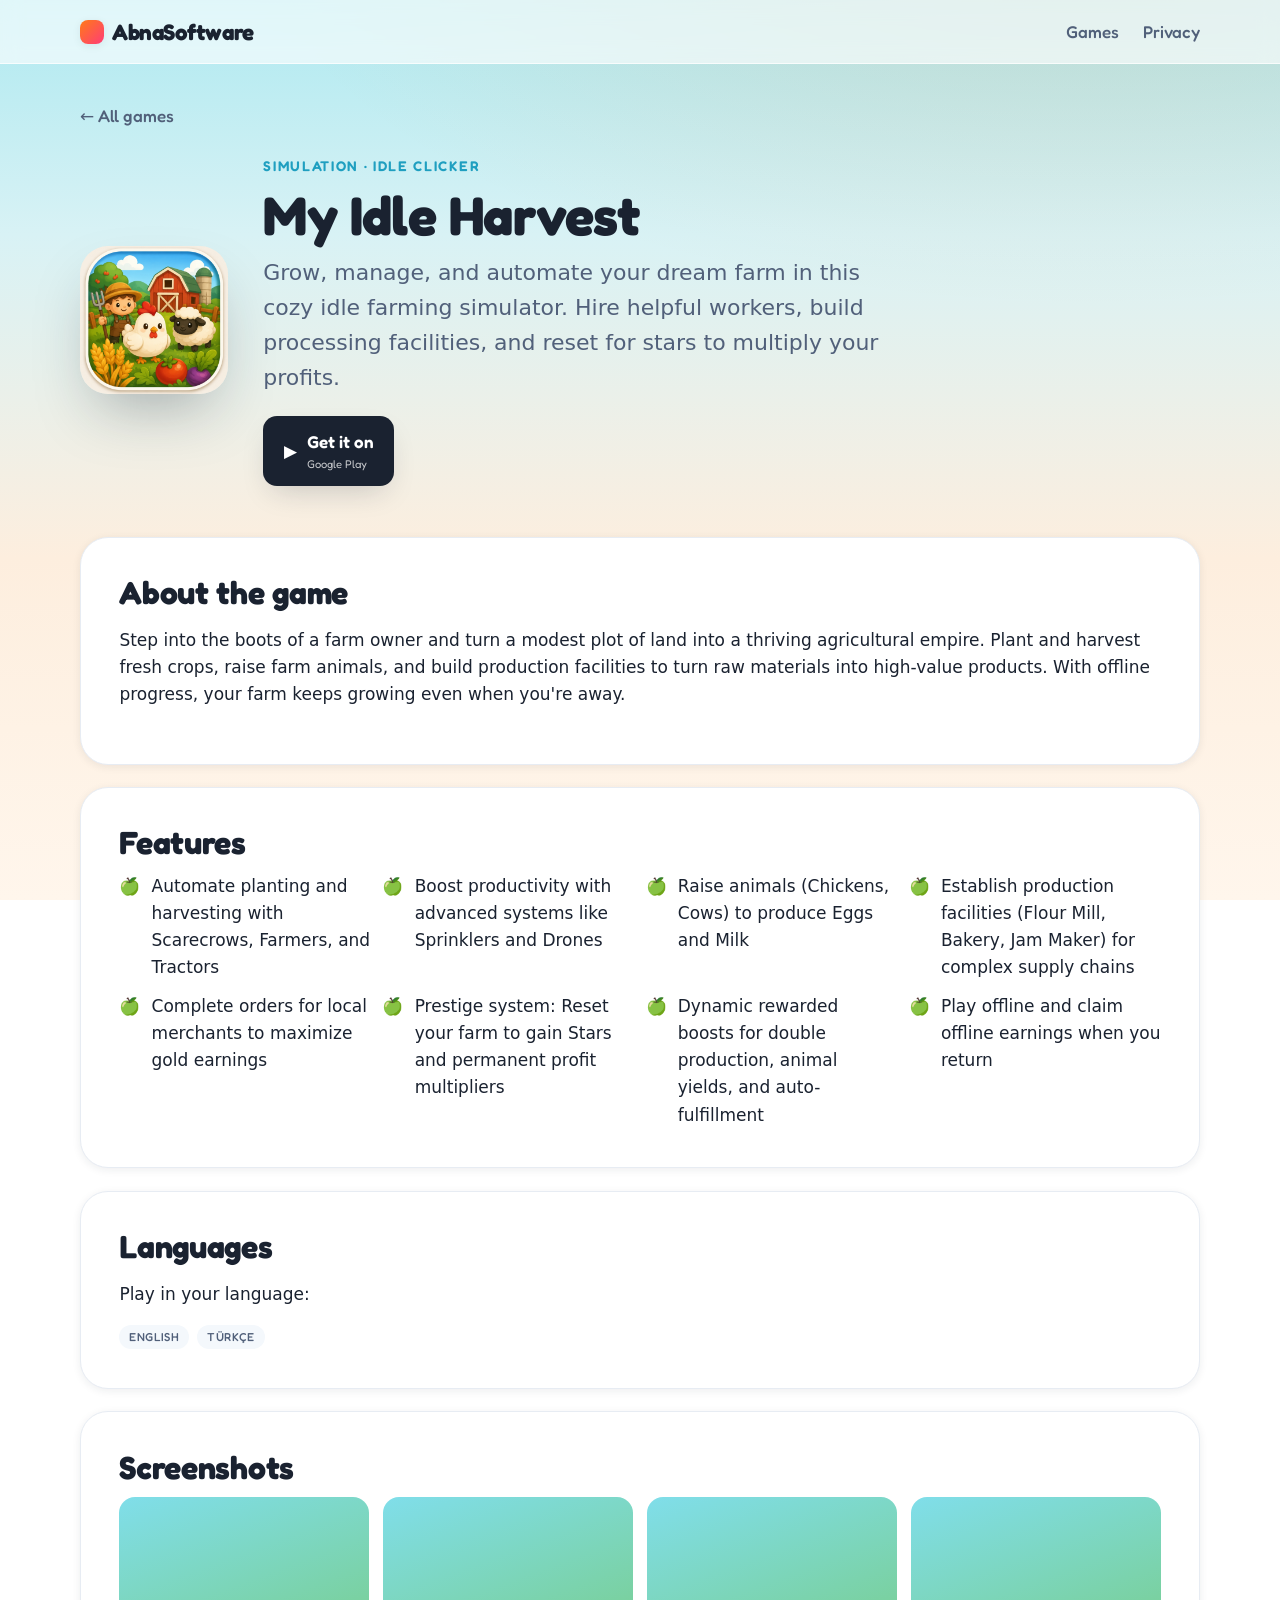
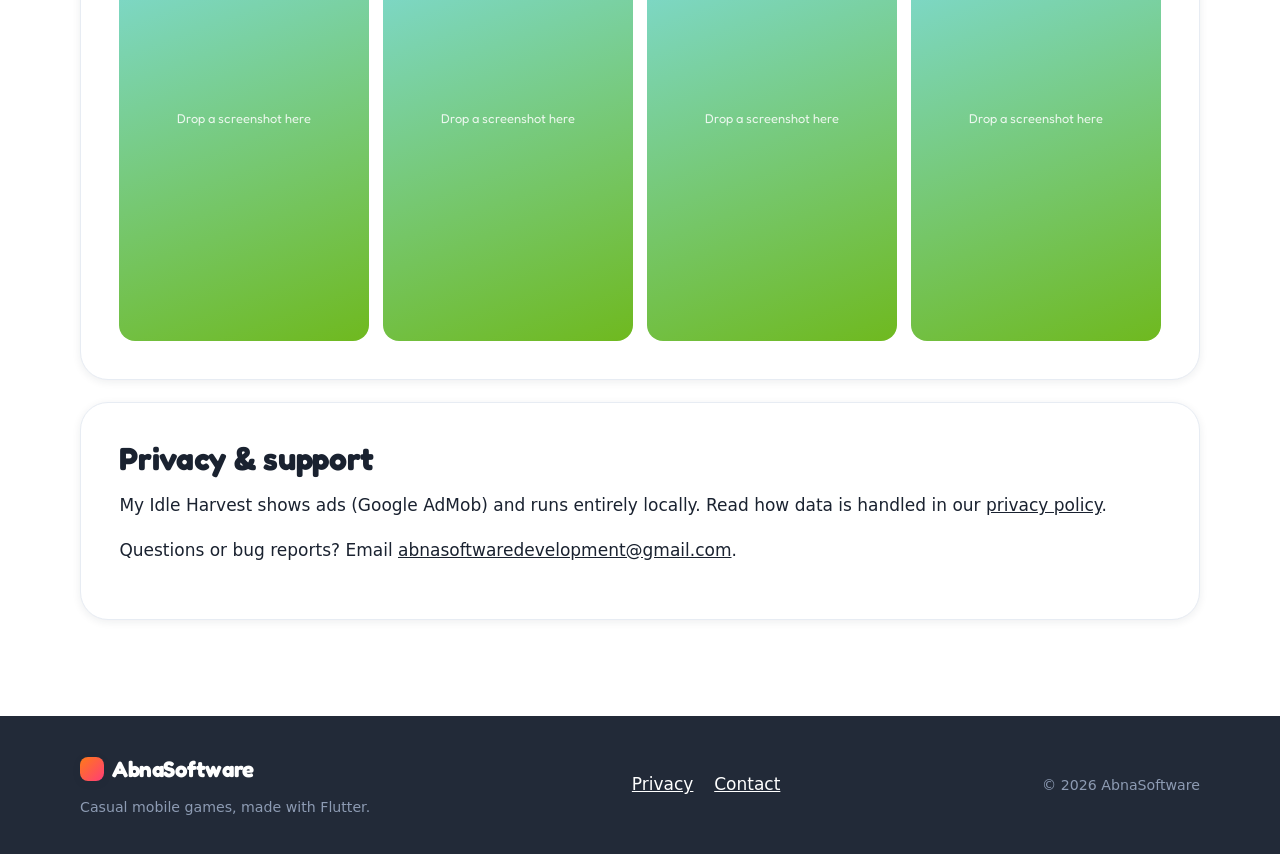
==== games/idle-harvest/index.html @ 91f1bdda "Add My Idle Harvest game page and privacy policy" ====
<!doctype html>
<html lang="en">
<head>
  <meta charset="utf-8">
  <meta name="viewport" content="width=device-width, initial-scale=1">
  <title>My Idle Harvest — AbnaSoftware</title>
  <meta name="description" content="Grow, manage, and expand your farm in My Idle Harvest — a relaxing idle farming simulator with automated workers, facilities, and prestige stars.">
  <meta name="theme-color" content="#80deea">

  <meta property="og:type" content="website">
  <meta property="og:title" content="My Idle Harvest">
  <meta property="og:description" content="A relaxing idle farming simulator — plant crops, raise animals, and automate your farm.">
  <meta property="og:image" content="../../assets/idle_harvest_icon.png">

  <link rel="icon" type="image/png" href="../../assets/idle_harvest_icon.png">
  <link rel="preconnect" href="https://fonts.googleapis.com">
  <link rel="preconnect" href="https://fonts.gstatic.com" crossorigin>
  <link href="https://fonts.googleapis.com/css2?family=Fredoka:wght@400;500;600;700&display=swap" rel="stylesheet">
  <link rel="stylesheet" href="../../styles.css">
</head>
<body>
  <header class="site-header">
    <div class="wrap">
      <a class="brand" href="../../">AbnaSoftware</a>
      <nav class="site-nav" aria-label="Main navigation">
        <a href="../../#games">Games</a>
        <a href="../../privacy.html">Privacy</a>
      </nav>
    </div>
  </header>

  <main class="wrap">
    <a class="back-link" href="../../#games">← All games</a>

    <section class="game-hero" aria-labelledby="title">
      <img class="game-hero-icon" src="../../assets/idle_harvest_icon.png" alt="My Idle Harvest app icon" width="320" height="320">
      <div>
        <p class="eyebrow">Simulation · Idle clicker</p>
        <h1 id="title">My Idle Harvest</h1>
        <p class="lede">Grow, manage, and automate your dream farm in this cozy idle farming simulator. Hire helpful workers, build processing facilities, and reset for stars to multiply your profits.</p>
        <div class="platforms">
          <a class="store-badge" href="https://play.google.com/store/apps/details?id=com.logicps.hasat_vakti" rel="noopener">
            ▶ <span>Get it on<small>Google Play</small></span>
          </a>
        </div>
      </div>
    </section>

    <section class="panel" aria-labelledby="about">
      <h2 id="about">About the game</h2>
      <p>Step into the boots of a farm owner and turn a modest plot of land into a thriving agricultural empire. Plant and harvest fresh crops, raise farm animals, and build production facilities to turn raw materials into high-value products. With offline progress, your farm keeps growing even when you're away.</p>
    </section>

    <section class="panel" aria-labelledby="features">
      <h2 id="features">Features</h2>
      <ul class="feature-list">
        <li>Automate planting and harvesting with Scarecrows, Farmers, and Tractors</li>
        <li>Boost productivity with advanced systems like Sprinklers and Drones</li>
        <li>Raise animals (Chickens, Cows) to produce Eggs and Milk</li>
        <li>Establish production facilities (Flour Mill, Bakery, Jam Maker) for complex supply chains</li>
        <li>Complete orders for local merchants to maximize gold earnings</li>
        <li>Prestige system: Reset your farm to gain Stars and permanent profit multipliers</li>
        <li>Dynamic rewarded boosts for double production, animal yields, and auto-fulfillment</li>
        <li>Play offline and claim offline earnings when you return</li>
      </ul>
    </section>

    <section class="panel" aria-labelledby="langs">
      <h2 id="langs">Languages</h2>
      <p class="muted">Play in your language:</p>
      <div class="lang-list">
        <span class="tag">English</span>
        <span class="tag">Türkçe</span>
      </div>
    </section>

    <section class="panel" aria-labelledby="shots">
      <h2 id="shots">Screenshots</h2>
      <div class="shots">
        <div class="shot-ph">Drop a screenshot here</div>
        <div class="shot-ph">Drop a screenshot here</div>
        <div class="shot-ph">Drop a screenshot here</div>
        <div class="shot-ph">Drop a screenshot here</div>
      </div>
    </section>

    <section class="panel" aria-labelledby="priv">
      <h2 id="priv">Privacy &amp; support</h2>
      <p>My Idle Harvest shows ads (Google AdMob) and runs entirely locally. Read how data is handled in our <a href="privacy.html">privacy policy</a>.</p>
      <p class="muted">Questions or bug reports? Email <a href="mailto:abnasoftwaredevelopment@gmail.com">abnasoftwaredevelopment@gmail.com</a>.</p>
    </section>
  </main>

  <footer class="site-footer">
    <div class="wrap">
      <div>
        <a class="brand" href="../../" style="color:#fff">AbnaSoftware</a>
        <small style="display:block;margin-top:.4rem">Casual mobile games, made with Flutter.</small>
      </div>
      <nav class="footer-links" aria-label="Footer">
        <a href="../../privacy.html">Privacy</a>
        <a href="mailto:abnasoftwaredevelopment@gmail.com">Contact</a>
      </nav>
      <small>© <span id="year">2026</span> AbnaSoftware</small>
    </div>
  </footer>

  <script>document.getElementById("year").textContent = new Date().getFullYear();</script>
</body>
</html>
---- styles.css ----
/* ==========================================================================
   logicps — games hub
   Visual direction: "arcade sunset" — bright, playful, depth via layered cards.
   ========================================================================== */

:root {
  /* palette */
  --sky: #80deea;          /* matches app adaptive-icon background */
  --sky-deep: #1f9fc0;
  --orange: #ff7a18;
  --orange-deep: #ff5e3a;
  --lime: #6fb91f;
  --berry: #ff3d77;

  --ink: #1a2230;
  --ink-soft: #51607a;
  --line: #e7ecf3;
  --surface: #ffffff;
  --surface-tint: #f4f8fc;

  /* type */
  --font-display: "Fredoka", system-ui, sans-serif;
  --font-body: system-ui, -apple-system, "Segoe UI", Roboto, sans-serif;
  --text-sm: 0.875rem;
  --text-base: clamp(1rem, 0.96rem + 0.2vw, 1.0625rem);
  --text-lg: clamp(1.125rem, 1rem + 0.6vw, 1.375rem);
  --text-h2: clamp(1.7rem, 1.2rem + 2vw, 2.6rem);
  --text-hero: clamp(2.4rem, 1.2rem + 5vw, 4.6rem);

  /* spacing & shape */
  --space-section: clamp(3rem, 2rem + 5vw, 6.5rem);
  --radius: 18px;
  --radius-lg: 28px;
  --shadow-sm: 0 2px 8px rgba(26, 34, 48, 0.08);
  --shadow-md: 0 12px 30px -10px rgba(26, 34, 48, 0.22);
  --shadow-lg: 0 28px 60px -18px rgba(26, 34, 48, 0.34);

  /* motion */
  --dur: 220ms;
  --ease: cubic-bezier(0.16, 1, 0.3, 1);

  --maxw: 1120px;
}

*, *::before, *::after { box-sizing: border-box; }

html { scroll-behavior: smooth; }

body {
  margin: 0;
  min-height: 100vh;
  font-family: var(--font-body);
  font-size: var(--text-base);
  line-height: 1.6;
  color: var(--ink);
  background:
    radial-gradient(120% 80% at 85% -10%, rgba(255, 122, 24, 0.16), transparent 55%),
    linear-gradient(180deg, #aee9f0 0%, #d8f2f5 26%, #fdeede 62%, #fff6ec 100%);
  background-attachment: fixed;
  -webkit-font-smoothing: antialiased;
}

img { max-width: 100%; display: block; height: auto; }
a { color: inherit; }

h1, h2, h3 {
  font-family: var(--font-display);
  line-height: 1.05;
  margin: 0;
  letter-spacing: -0.01em;
}

.wrap { width: min(100% - 2.5rem, var(--maxw)); margin-inline: auto; }

/* ---- buttons ------------------------------------------------------------ */
.btn {
  --btn-bg: var(--surface);
  --btn-fg: var(--ink);
  display: inline-flex;
  align-items: center;
  gap: 0.5rem;
  font-family: var(--font-display);
  font-weight: 600;
  font-size: var(--text-base);
  text-decoration: none;
  padding: 0.8rem 1.4rem;
  border-radius: 999px;
  border: 2px solid transparent;
  background: var(--btn-bg);
  color: var(--btn-fg);
  cursor: pointer;
  transition: transform var(--dur) var(--ease), box-shadow var(--dur) var(--ease), background var(--dur) var(--ease);
  will-change: transform;
}
.btn:hover { transform: translateY(-2px); }
.btn-primary {
  --btn-bg: linear-gradient(135deg, var(--orange) 0%, var(--orange-deep) 100%);
  --btn-fg: #2a1402;
  box-shadow: var(--shadow-md);
}
.btn-primary:hover { box-shadow: var(--shadow-lg); }
.btn-ghost { --btn-bg: transparent; border-color: rgba(26, 34, 48, 0.22); }
.btn-ghost:hover { background: rgba(255, 255, 255, 0.55); }

/* ---- header ------------------------------------------------------------- */
.site-header {
  position: sticky;
  top: 0;
  z-index: 20;
  backdrop-filter: blur(10px);
  background: rgba(255, 255, 255, 0.62);
  border-bottom: 1px solid rgba(255, 255, 255, 0.7);
}
.site-header .wrap {
  display: flex;
  align-items: center;
  justify-content: space-between;
  padding-block: 0.85rem;
}
.brand {
  font-family: var(--font-display);
  font-weight: 700;
  font-size: 1.4rem;
  text-decoration: none;
  letter-spacing: -0.02em;
  display: inline-flex;
  align-items: center;
  gap: 0.5rem;
}
.brand::before {
  content: "";
  width: 1.5rem; height: 1.5rem;
  border-radius: 8px;
  background: linear-gradient(135deg, var(--orange), var(--berry));
  box-shadow: var(--shadow-sm);
}
.site-nav { display: flex; gap: 1.5rem; align-items: center; }
.site-nav a {
  font-family: var(--font-display);
  font-weight: 500;
  text-decoration: none;
  color: var(--ink-soft);
  transition: color var(--dur) var(--ease);
}
.site-nav a:hover { color: var(--ink); }

/* ---- hero --------------------------------------------------------------- */
.hero {
  display: grid;
  grid-template-columns: 1.1fr 0.9fr;
  gap: clamp(1.5rem, 4vw, 3.5rem);
  align-items: center;
  padding-block: clamp(2.5rem, 5vw, 5rem) clamp(2rem, 4vw, 4rem);
}
.eyebrow {
  font-family: var(--font-display);
  font-weight: 600;
  text-transform: uppercase;
  letter-spacing: 0.12em;
  font-size: var(--text-sm);
  color: var(--sky-deep);
  margin: 0 0 0.6rem;
}
.hero h1 { font-size: var(--text-hero); font-weight: 700; }
.hero h1 span {
  background: linear-gradient(120deg, var(--orange), var(--berry));
  -webkit-background-clip: text;
  background-clip: text;
  color: transparent;
}
.lede { font-size: var(--text-lg); color: var(--ink-soft); max-width: 46ch; margin: 1.1rem 0 1.8rem; }
.hero-cta { display: flex; gap: 0.8rem; flex-wrap: wrap; }
.hero-art {
  position: relative;
  filter: drop-shadow(0 26px 32px rgba(26, 34, 48, 0.28));
  animation: float 6s var(--ease) infinite;
}
@keyframes float {
  0%, 100% { transform: translateY(0); }
  50% { transform: translateY(-14px); }
}

/* ---- sections ----------------------------------------------------------- */
.section { padding-block: var(--space-section); }
.section-head { margin-bottom: clamp(1.5rem, 3vw, 2.5rem); }
.section-head h2 { font-size: var(--text-h2); font-weight: 700; }
.section-head p { color: var(--ink-soft); margin: 0.4rem 0 0; font-size: var(--text-lg); }

/* ---- games grid --------------------------------------------------------- */
.games-grid {
  list-style: none;
  margin: 0; padding: 0;
  display: grid;
  grid-template-columns: repeat(auto-fill, minmax(280px, 1fr));
  gap: clamp(1rem, 2vw, 1.6rem);
}
.game-card { display: flex; }
.game-card-link {
  display: flex;
  gap: 1.1rem;
  width: 100%;
  padding: 1.1rem;
  text-decoration: none;
  color: inherit;
  background: var(--surface);
  border: 1px solid var(--line);
  border-radius: var(--radius-lg);
  box-shadow: var(--shadow-sm);
  transition: transform var(--dur) var(--ease), box-shadow var(--dur) var(--ease);
  will-change: transform;
}
a.game-card-link:hover { transform: translateY(-6px) rotate(-0.6deg); box-shadow: var(--shadow-lg); }
.game-thumb {
  flex: 0 0 auto;
  width: 92px; height: 92px;
  border-radius: 20px;
  overflow: hidden;
  box-shadow: var(--shadow-sm);
  background: var(--sky);
}
.game-thumb img { width: 100%; height: 100%; object-fit: cover; }
.game-thumb--soon {
  display: grid; place-items: center;
  font-size: 2rem; color: #fff;
  background: linear-gradient(135deg, var(--sky-deep), var(--lime));
}
.game-body { display: flex; flex-direction: column; gap: 0.35rem; }
.game-tags { display: flex; gap: 0.4rem; flex-wrap: wrap; }
.tag {
  font-family: var(--font-display);
  font-weight: 500;
  font-size: 0.72rem;
  text-transform: uppercase;
  letter-spacing: 0.06em;
  padding: 0.2rem 0.6rem;
  border-radius: 999px;
  background: var(--surface-tint);
  color: var(--ink-soft);
}
.tag-orange { background: rgba(255, 122, 24, 0.14); color: #b14a00; }
.tag-sky { background: rgba(31, 159, 192, 0.16); color: var(--sky-deep); }
.tag-berry { background: rgba(255, 61, 119, 0.14); color: #c01250; }
.tag-lime { background: rgba(111, 185, 31, 0.14); color: #4b8010; }
.game-title { font-family: var(--font-display); font-weight: 600; font-size: 1.2rem; }
.game-tagline { color: var(--ink-soft); font-size: var(--text-sm); }
.game-cta { margin-top: auto; font-family: var(--font-display); font-weight: 600; color: var(--orange-deep); }
.game-card--soon .game-card-link { background: var(--surface-tint); border-style: dashed; box-shadow: none; }

/* ---- game detail -------------------------------------------------------- */
.back-link {
  display: inline-flex; align-items: center; gap: 0.4rem;
  font-family: var(--font-display); font-weight: 500;
  color: var(--ink-soft); text-decoration: none;
  margin-block: clamp(1.5rem, 3vw, 2.5rem) 0;
}
.back-link:hover { color: var(--ink); }
.game-hero {
  display: grid;
  grid-template-columns: auto 1fr;
  gap: clamp(1.2rem, 3vw, 2.2rem);
  align-items: center;
  padding-block: 1.5rem clamp(2rem, 4vw, 3.5rem);
}
.game-hero-icon {
  width: clamp(96px, 18vw, 148px); height: clamp(96px, 18vw, 148px);
  border-radius: 28px;
  box-shadow: var(--shadow-lg);
}
.game-hero h1 { font-size: clamp(2rem, 1.2rem + 3.5vw, 3.4rem); font-weight: 700; }
.game-hero .lede { margin: 0.7rem 0 1.3rem; }
.platforms { display: flex; gap: 0.7rem; flex-wrap: wrap; }
.store-badge {
  display: inline-flex; align-items: center; gap: 0.6rem;
  background: var(--ink); color: #fff;
  text-decoration: none;
  font-family: var(--font-display); font-weight: 600;
  padding: 0.75rem 1.3rem; border-radius: 14px;
  box-shadow: var(--shadow-md);
  transition: transform var(--dur) var(--ease);
}
.store-badge:hover { transform: translateY(-2px); }
.store-badge small { display: block; font-weight: 400; font-size: 0.7rem; opacity: 0.75; }

.panel {
  background: var(--surface);
  border: 1px solid var(--line);
  border-radius: var(--radius-lg);
  padding: clamp(1.4rem, 3vw, 2.4rem);
  box-shadow: var(--shadow-sm);
  margin-bottom: 1.4rem;
}
.panel h2 { font-size: clamp(1.4rem, 1rem + 1.5vw, 2rem); margin-bottom: 0.8rem; }
.feature-list { list-style: none; margin: 0; padding: 0; display: grid; gap: 0.7rem; grid-template-columns: repeat(auto-fit, minmax(240px, 1fr)); }
.feature-list li { display: flex; gap: 0.7rem; align-items: flex-start; }
.feature-list li::before { content: "🍏"; flex: 0 0 auto; }
.lang-list { display: flex; gap: 0.5rem; flex-wrap: wrap; margin-top: 0.5rem; }
.shots { display: grid; gap: 0.9rem; grid-template-columns: repeat(auto-fit, minmax(150px, 1fr)); }
.shot-ph {
  aspect-ratio: 9 / 16;
  border-radius: 16px;
  background: linear-gradient(160deg, var(--sky), var(--lime));
  display: grid; place-items: center;
  color: rgba(255, 255, 255, 0.85);
  font-family: var(--font-display); font-size: 0.8rem; text-align: center; padding: 0.5rem;
}

/* ---- legal / prose ------------------------------------------------------ */
.legal { padding-block: clamp(2rem, 4vw, 3.5rem) var(--space-section); }
.legal article {
  background: var(--surface);
  border: 1px solid var(--line);
  border-radius: var(--radius-lg);
  padding: clamp(1.6rem, 4vw, 3.2rem);
  box-shadow: var(--shadow-sm);
  max-width: 75ch;
}
.legal h1 { font-size: var(--text-h2); font-weight: 700; }
.legal h2 { font-size: clamp(1.2rem, 1rem + 0.8vw, 1.5rem); font-weight: 600; margin-top: 2rem; }
.legal h3 { font-size: 1.1rem; font-weight: 600; margin-top: 1.2rem; }
.legal p, .legal li { color: var(--ink); }
.legal .muted { color: var(--ink-soft); }
.legal ul { padding-left: 1.2rem; }
.legal li { margin: 0.3rem 0; }
.legal a { color: var(--sky-deep); text-decoration: underline; text-underline-offset: 2px; }
.legal time { font-weight: 600; }

/* ---- footer ------------------------------------------------------------- */
.site-footer {
  margin-top: var(--space-section);
  background: rgba(26, 34, 48, 0.96);
  color: #cfd8e6;
}
.site-footer .wrap {
  display: flex; flex-wrap: wrap; gap: 1.5rem;
  justify-content: space-between; align-items: center;
  padding-block: 2.2rem;
}
.site-footer a { color: #fff; }
.footer-links { display: flex; gap: 1.3rem; flex-wrap: wrap; }
.site-footer small { color: #8d9bb3; }

/* ---- focus + motion ----------------------------------------------------- */
:focus-visible { outline: 3px solid var(--orange); outline-offset: 3px; border-radius: 6px; }

@media (max-width: 760px) {
  .hero { grid-template-columns: 1fr; text-align: center; }
  .hero-cta { justify-content: center; }
  .hero-art { order: -1; max-width: 380px; margin-inline: auto; }
  .game-hero { grid-template-columns: 1fr; text-align: center; justify-items: center; }
  .platforms { justify-content: center; }
}

@media (prefers-reduced-motion: reduce) {
  *, *::before, *::after { animation: none !important; transition: none !important; scroll-behavior: auto; }
  .btn:hover, a.game-card-link:hover, .store-badge:hover { transform: none; }
}
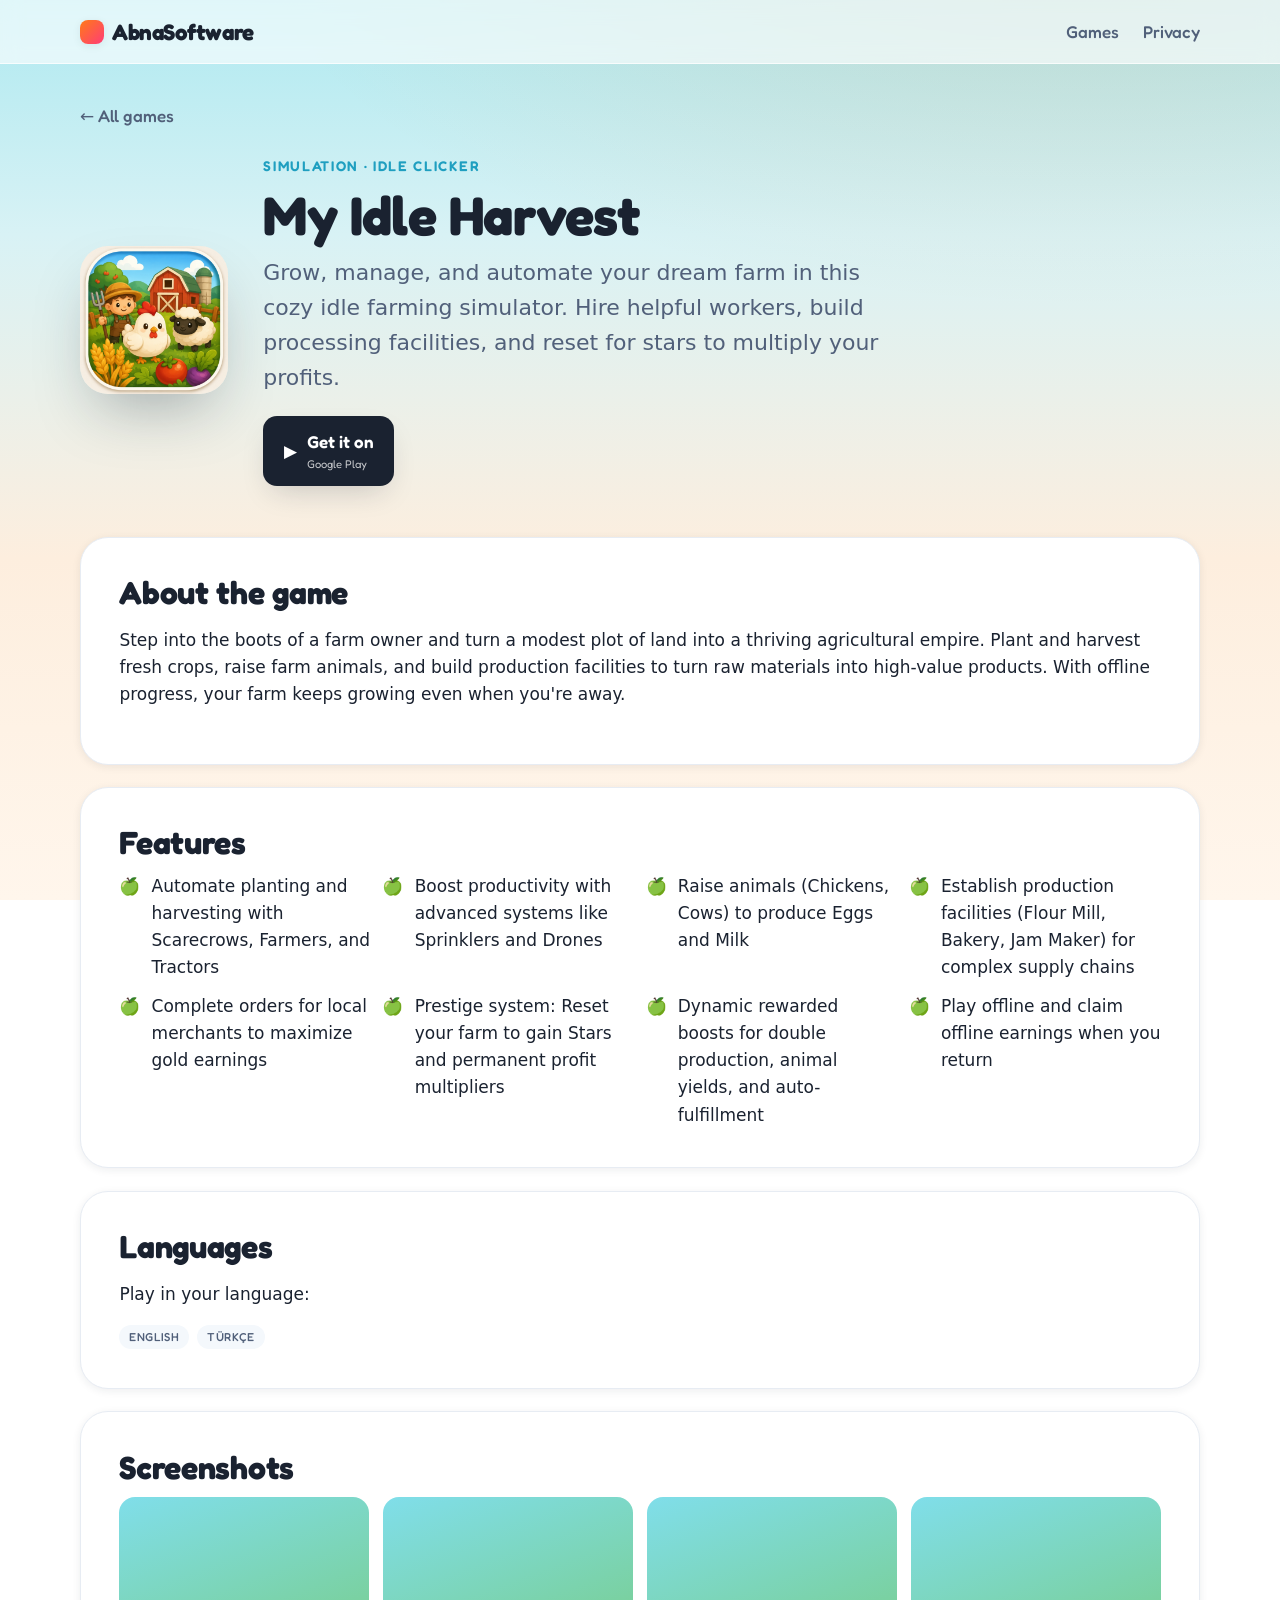
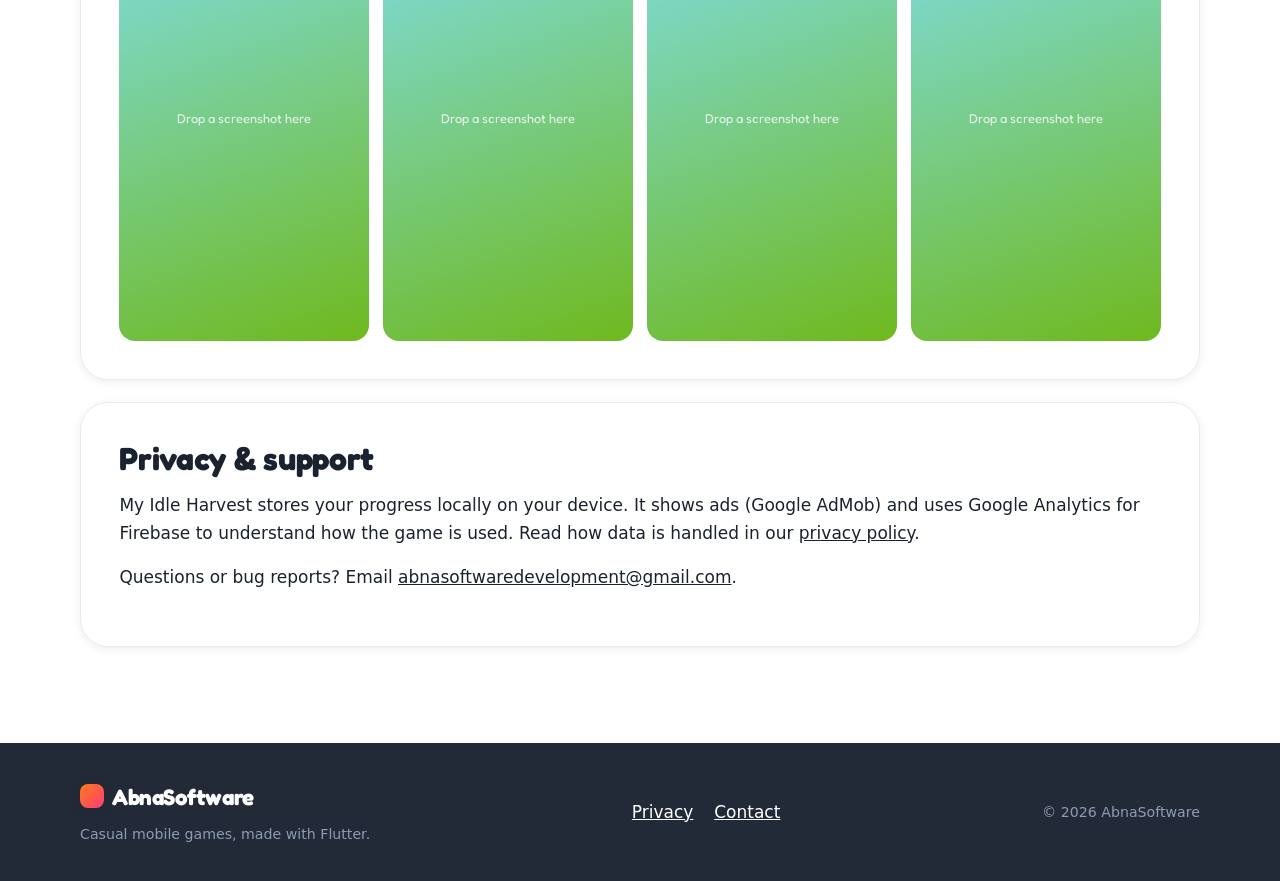
==== commit 06590562: "docs: disclose Firebase Analytics in privacy policy; fix Idle Harvest store link - Add "Google Analy" ====
--- a/games/idle-harvest/index.html
+++ b/games/idle-harvest/index.html
@@ -39,7 +39,7 @@
         <h1 id="title">My Idle Harvest</h1>
         <p class="lede">Grow, manage, and automate your dream farm in this cozy idle farming simulator. Hire helpful workers, build processing facilities, and reset for stars to multiply your profits.</p>
         <div class="platforms">
-          <a class="store-badge" href="https://play.google.com/store/apps/details?id=com.logicps.hasat_vakti" rel="noopener">
+          <a class="store-badge" href="https://play.google.com/store/apps/details?id=com.abnasoftware.my_idle_harvest" rel="noopener">
             ▶ <span>Get it on<small>Google Play</small></span>
           </a>
         </div>
@@ -86,7 +86,7 @@
 
     <section class="panel" aria-labelledby="priv">
       <h2 id="priv">Privacy &amp; support</h2>
-      <p>My Idle Harvest shows ads (Google AdMob) and runs entirely locally. Read how data is handled in our <a href="privacy.html">privacy policy</a>.</p>
+      <p>My Idle Harvest stores your progress locally on your device. It shows ads (Google AdMob) and uses Google Analytics for Firebase to understand how the game is used. Read how data is handled in our <a href="privacy.html">privacy policy</a>.</p>
       <p class="muted">Questions or bug reports? Email <a href="mailto:abnasoftwaredevelopment@gmail.com">abnasoftwaredevelopment@gmail.com</a>.</p>
     </section>
   </main>
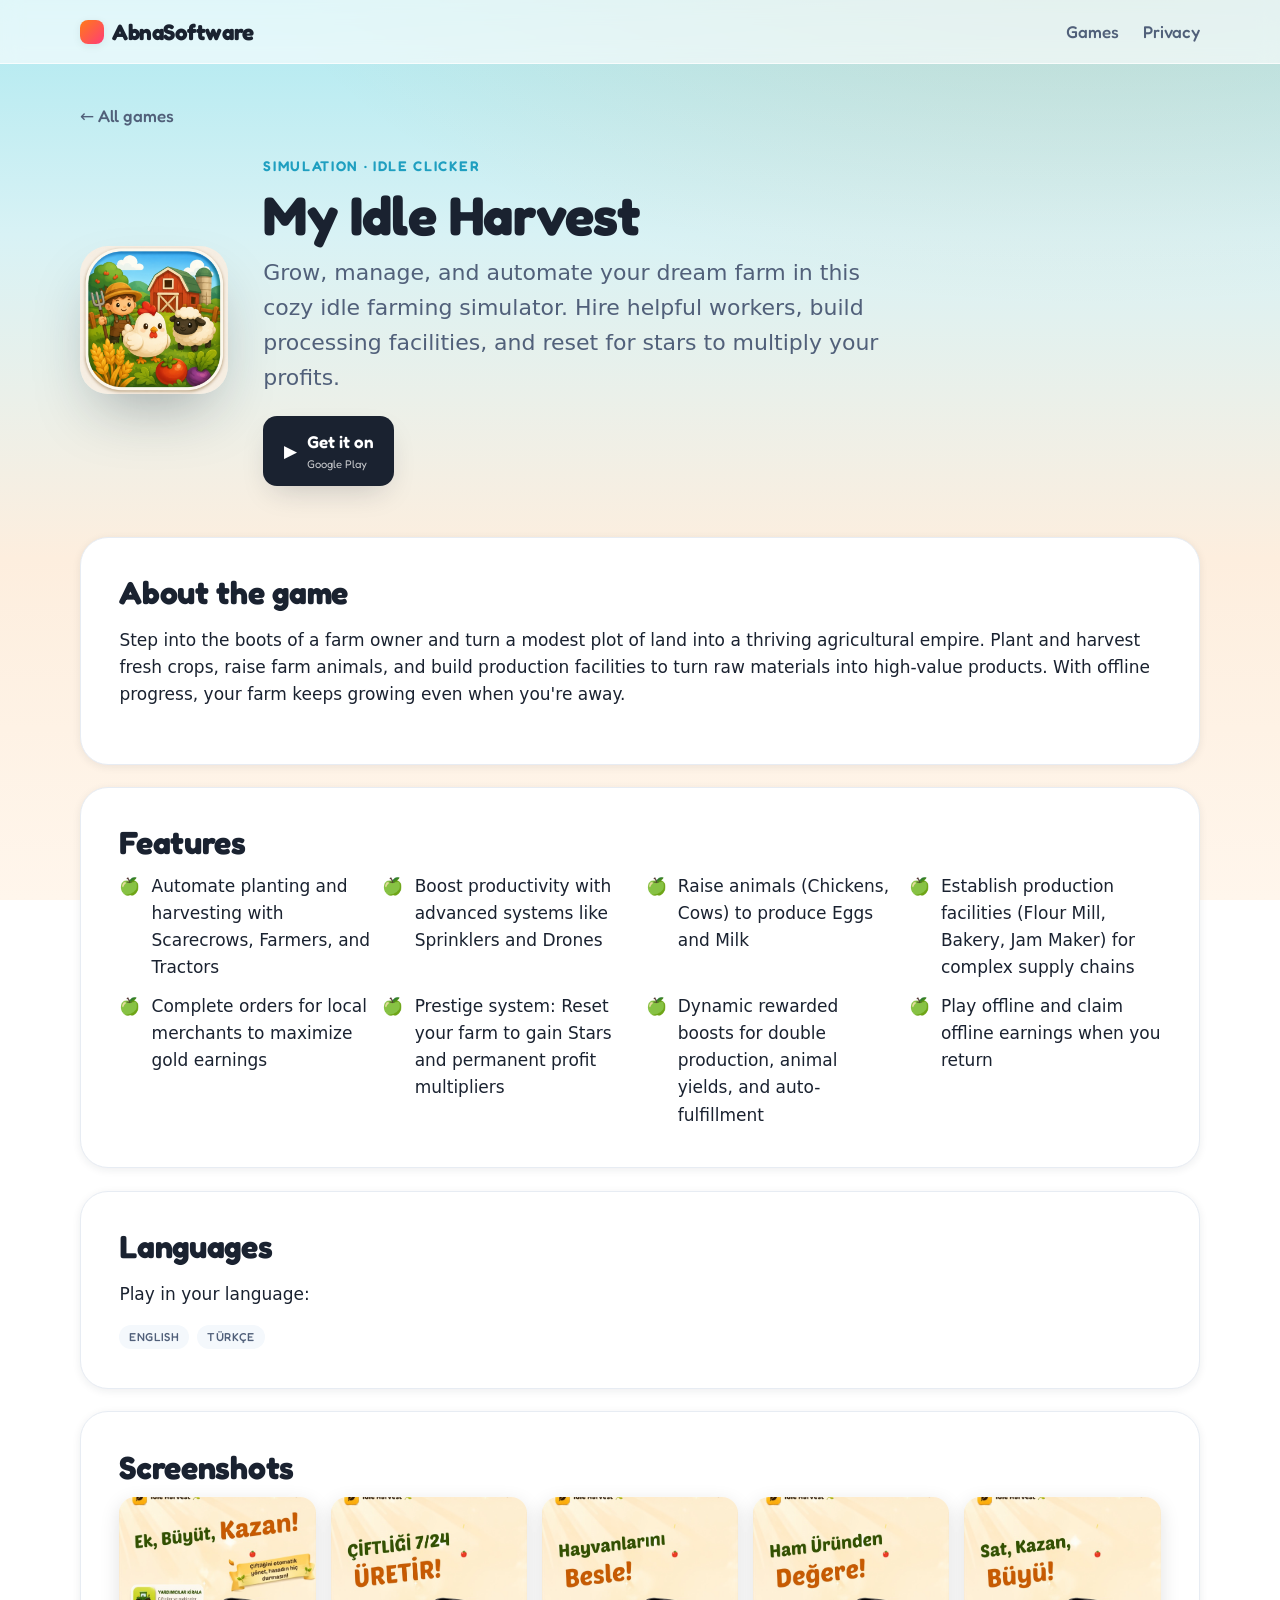
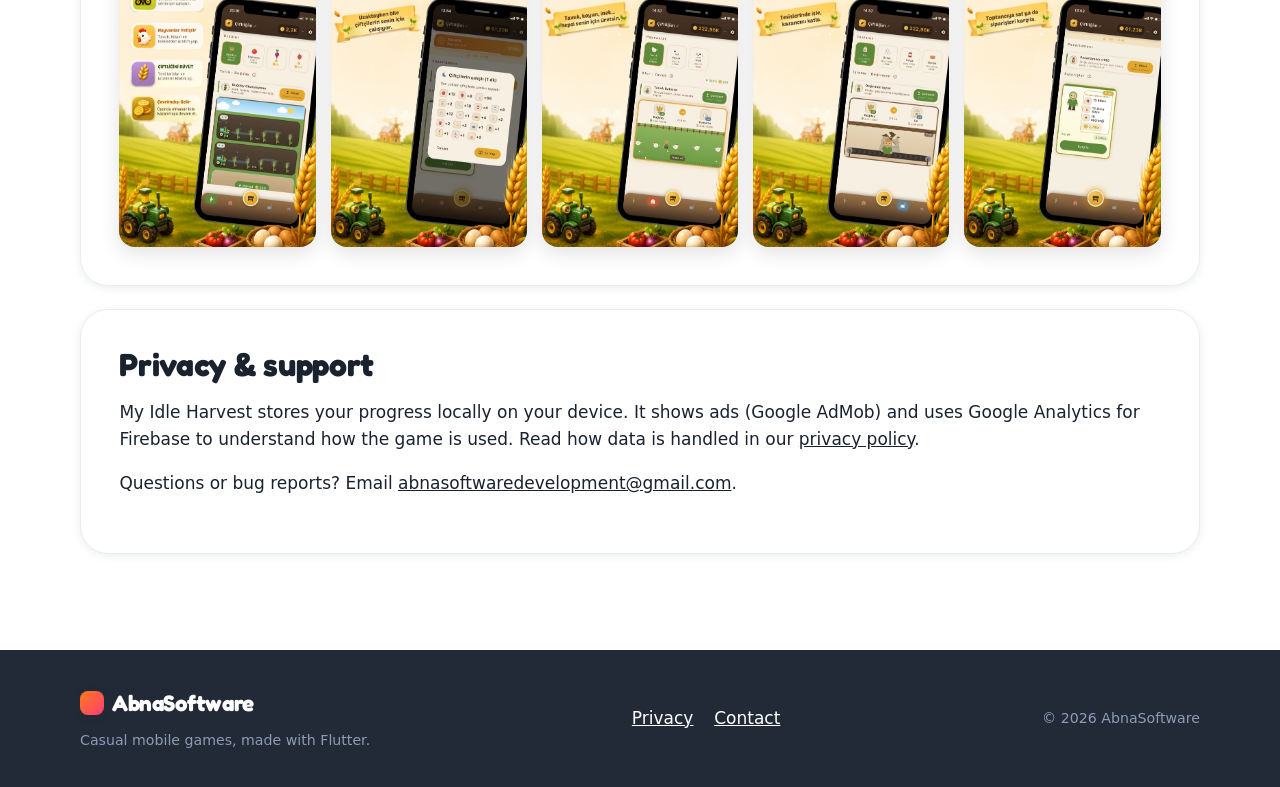
==== commit f1173b84: "feat: add real gameplay screenshots to Idle Harvest page - Add 5 optimized JPEG screenshots (573x124" ====
--- a/games/idle-harvest/index.html
+++ b/games/idle-harvest/index.html
@@ -77,10 +77,11 @@
     <section class="panel" aria-labelledby="shots">
       <h2 id="shots">Screenshots</h2>
       <div class="shots">
-        <div class="shot-ph">Drop a screenshot here</div>
-        <div class="shot-ph">Drop a screenshot here</div>
-        <div class="shot-ph">Drop a screenshot here</div>
-        <div class="shot-ph">Drop a screenshot here</div>
+        <img class="shot" src="../../assets/idle-harvest/shot-1.jpg" alt="My Idle Harvest gameplay screenshot 1" width="573" height="1240" loading="lazy">
+        <img class="shot" src="../../assets/idle-harvest/shot-2.jpg" alt="My Idle Harvest gameplay screenshot 2" width="573" height="1240" loading="lazy">
+        <img class="shot" src="../../assets/idle-harvest/shot-3.jpg" alt="My Idle Harvest gameplay screenshot 3" width="573" height="1240" loading="lazy">
+        <img class="shot" src="../../assets/idle-harvest/shot-4.jpg" alt="My Idle Harvest gameplay screenshot 4" width="573" height="1240" loading="lazy">
+        <img class="shot" src="../../assets/idle-harvest/shot-5.jpg" alt="My Idle Harvest gameplay screenshot 5" width="573" height="1240" loading="lazy">
       </div>
     </section>
 
--- a/styles.css
+++ b/styles.css
@@ -303,6 +303,17 @@
   color: rgba(255, 255, 255, 0.85);
   font-family: var(--font-display); font-size: 0.8rem; text-align: center; padding: 0.5rem;
 }
+.shot {
+  width: 100%; height: auto; display: block;
+  aspect-ratio: 9 / 16; object-fit: cover;
+  border-radius: 16px;
+  box-shadow: 0 6px 20px rgba(0, 0, 0, 0.12);
+  transition: transform var(--duration-normal, 300ms) ease, box-shadow var(--duration-normal, 300ms) ease;
+}
+.shot:hover {
+  transform: translateY(-4px);
+  box-shadow: 0 12px 28px rgba(0, 0, 0, 0.18);
+}
 
 /* ---- legal / prose ------------------------------------------------------ */
 .legal { padding-block: clamp(2rem, 4vw, 3.5rem) var(--space-section); }
